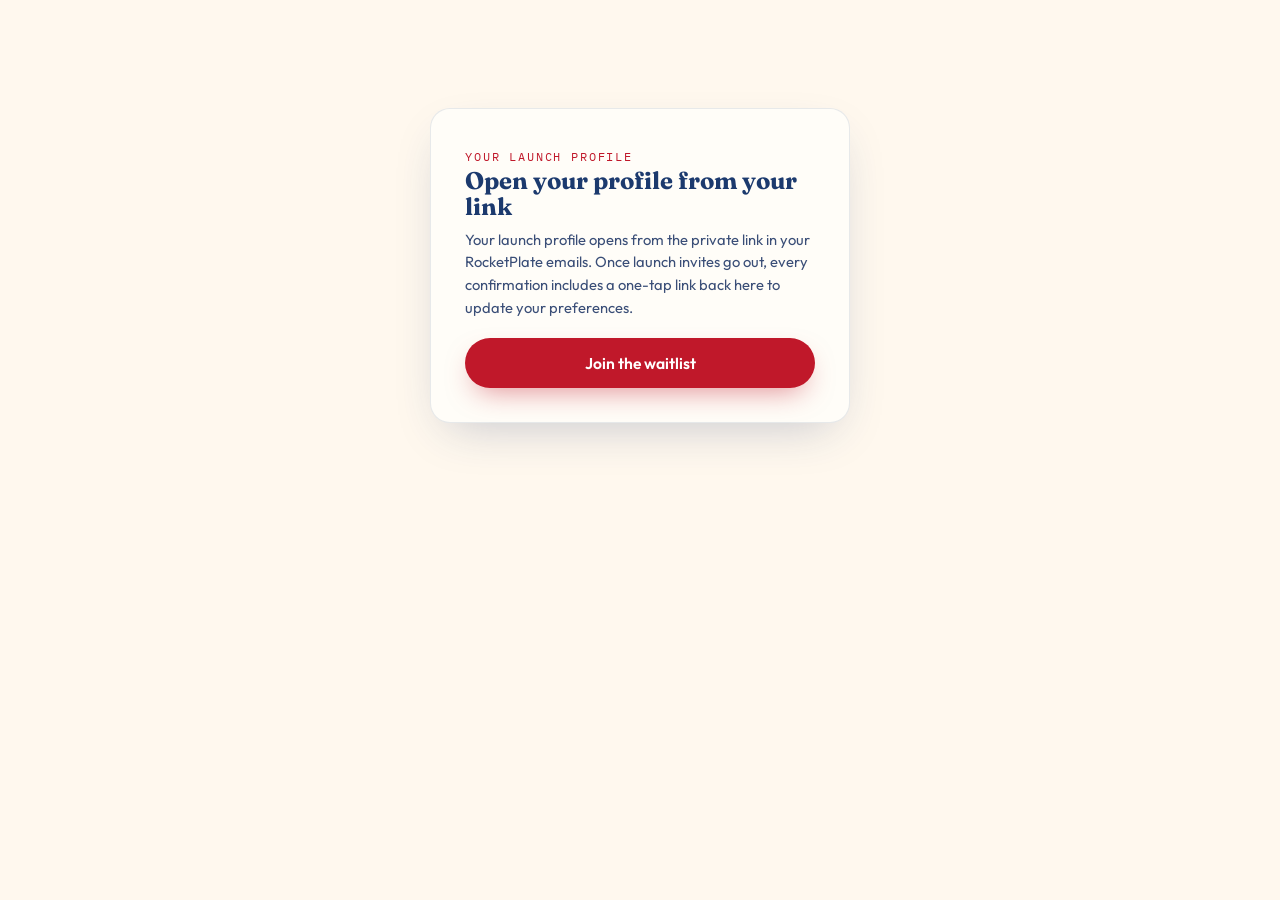
==== account/index.html @ 89f63f02 "Build admin, subscriber, and restaurant partner dashboards Backend (migrations dashboards_backend, a" ====
<!DOCTYPE html>
<html lang="en">
<head>
<meta charset="UTF-8">
<meta name="viewport" content="width=device-width, initial-scale=1.0">
<meta name="robots" content="noindex, nofollow">
<title>RocketPlate — Your launch profile</title>
<link rel="preconnect" href="https://fonts.googleapis.com">
<link rel="preconnect" href="https://fonts.gstatic.com" crossorigin>
<link href="https://fonts.googleapis.com/css2?family=Fraunces:opsz,wght@9..144,600;9..144,700&family=Outfit:wght@400;500;600;700&family=IBM+Plex+Mono:wght@500&display=swap" rel="stylesheet">
<link rel="stylesheet" href="../dash.css">
</head>
<body>

<!-- no-token state -->
<div id="need" class="gate" hidden>
  <span class="eyebrow">Your launch profile</span>
  <h1>Open your profile from your link</h1>
  <p>Your launch profile opens from the private link in your RocketPlate emails. Once launch invites go out, every confirmation includes a one-tap link back here to update your preferences.</p>
  <a class="btn btn-primary" href="https://rocketplate.netlify.app/#join" style="width:100%">Join the waitlist</a>
</div>

<!-- loading -->
<div id="loading" class="loading">Opening your launch profile…</div>

<!-- profile -->
<div id="profile" class="wrap" hidden>
  <div class="topbar">
    <div class="brand"><img src="../logo.png" alt="">Launch profile</div>
    <a class="btn btn-ghost btn-sm" href="https://rocketplate.netlify.app/">Back to RocketPlate</a>
  </div>

  <div class="panel">
    <h2 id="hello">Welcome back</h2>
    <p class="muted" style="font-size:.9rem;margin-top:-6px">You're on the launch list. Keep your preferences fresh so we plan your zone right.</p>
    <div class="stat-grid" id="profStats" style="margin-top:18px;margin-bottom:0"></div>
  </div>

  <form id="prefForm" class="panel">
    <h2>Your preferences</h2>
    <div class="row2">
      <div class="field"><label for="p-plan">Weekly plan</label>
        <select id="p-plan"><option value="5_meals">5 meals / week</option><option value="7_meals">7 meals / week</option><option value="not_sure">Not sure yet</option></select></div>
      <div class="field"><label for="p-household">Household</label>
        <select id="p-household"><option value="individual">Individual</option><option value="couple">Couple</option><option value="family">Family</option><option value="office">Office</option><option value="student">Student</option><option value="senior">Senior</option><option value="other">Other</option></select></div>
      <div class="field"><label for="p-zip">ZIP code</label><input id="p-zip" inputmode="numeric" maxlength="10"></div>
      <div class="field"><label for="p-phone">Mobile phone</label><input id="p-phone" type="tel"></div>
      <div class="field"><label for="p-neighborhood">Neighborhood</label><input id="p-neighborhood"></div>
      <div class="field"><label for="p-feeding">Feeding how many?</label>
        <select id="p-feeding"><option value="">—</option><option value="1">Just me</option><option value="2">2</option><option value="3-4">3–4</option><option value="5+">5 or more</option></select></div>
    </div>
    <div class="field"><label>Cuisine interests</label>
      <div class="chip-group" id="p-cuisine">
        <label><input type="checkbox" value="cuban_latin"> 🥟 Cuban / Latin</label>
        <label><input type="checkbox" value="bbq"> 🔥 BBQ</label>
        <label><input type="checkbox" value="italian"> 🍝 Italian</label>
        <label><input type="checkbox" value="mexican"> 🌮 Mexican</label>
        <label><input type="checkbox" value="asian_fusion"> 🥡 Asian fusion</label>
        <label><input type="checkbox" value="burgers"> 🍔 Burgers</label>
        <label><input type="checkbox" value="seafood"> 🦐 Seafood</label>
        <label><input type="checkbox" value="healthy_light"> 🥗 Healthy / light</label>
        <label><input type="checkbox" value="surprise_me"> 🎁 Surprise me</label>
      </div>
    </div>
    <div class="field"><label for="p-dietary">Dietary preferences</label><input id="p-dietary" placeholder="e.g. no pork, gluten-free"></div>
    <div class="field"><label for="p-timeline">If your area launches, you'd subscribe…</label>
      <select id="p-timeline"><option value="">—</option><option value="immediately">Immediately</option><option value="within_month">Within a month</option><option value="within_3_months">Within 3 months</option><option value="just_curious">Just curious for now</option></select></div>
    <label class="consent"><input type="checkbox" id="p-founding"> <span>I want <b>Founding 100 access</b> when my zone launches.</span></label>
    <label class="consent"><input type="checkbox" id="p-sms"> <span>Text me time-sensitive launch news (optional).</span></label>
    <div style="margin-top:18px;display:flex;gap:12px;align-items:center;flex-wrap:wrap">
      <button type="submit" class="btn btn-primary" id="saveBtn">Save my preferences</button>
      <span class="ok" id="saveMsg" style="margin-top:0"></span>
    </div>
  </form>

  <div class="panel" id="refPanel">
    <h2>Move your ZIP up the launch map</h2>
    <p class="muted" style="font-size:.9rem;margin-top:-6px;margin-bottom:14px">Launch order is set by demand. Share your link — every neighbor who joins with it moves your area up.</p>
    <div style="display:flex;gap:8px;flex-wrap:wrap;align-items:center">
      <input id="refLink" readonly style="flex:1;min-width:220px;font-family:var(--font-mono);font-size:.82rem">
      <button class="btn btn-ghost btn-sm" id="copyRef" type="button">Copy link</button>
      <span class="stat" style="padding:10px 16px"><span class="n" id="refCount" style="font-size:1.4rem">0</span><span class="l">neighbors joined</span></span>
    </div>
    <div class="ok" id="copyMsg"></div>
  </div>
</div>

<script>
const SB = { url:"https://uhmyjevtfrynunxfsyof.supabase.co", key:"sb_publishable_wsUbTQXWP3dYHyJDbhOmEQ_LSEPOZfO" };
const SITE = "https://rocketplate.netlify.app/"; /* swap to https://www.rocketplate.io/ when DNS is live */
const $ = s => document.querySelector(s);
const token = new URLSearchParams(location.search).get("token");
const planLabel = {"5_meals":"5 meals/week","7_meals":"7 meals/week","not_sure":"Undecided"};
const zoneLabel = {priority:"Priority launch zone",nearby:"Nearby future zone",not_yet:"Not in pilot yet"};

async function rpc(fn, body){
  const r = await fetch(`${SB.url}/rest/v1/rpc/${fn}`,{
    method:"POST", headers:{"Content-Type":"application/json","apikey":SB.key,"Authorization":`Bearer ${SB.key}`},
    body:JSON.stringify(body)
  });
  if(!r.ok){ let m=""; try{m=(await r.json()).message||"";}catch{} throw new Error(m||("HTTP "+r.status)); }
  return r.json();
}

function fill(l){
  $("#hello").textContent = `Welcome back, ${l.first_name}`;
  $("#profStats").innerHTML = `
    <div class="stat"><div class="n" style="font-size:1.5rem">${planLabel[l.interested_plan]||"—"}</div><div class="l">Current plan</div></div>
    <div class="stat"><div class="n" style="font-size:1.5rem">${l.zip_code}</div><div class="l">ZIP · ${zoneLabel[l.launch_zone_status]||"on the map"}</div></div>
    <div class="stat ${l.founding_100_interest?'warm':''}"><div class="n" style="font-size:1.5rem">${l.founding_100_interest?"Yes ★":"No"}</div><div class="l">Founding 100</div></div>`;
  $("#p-plan").value = l.interested_plan||"not_sure";
  $("#p-household").value = l.household_type||"other";
  $("#p-zip").value = l.zip_code||"";
  $("#p-phone").value = l.phone||"";
  $("#p-neighborhood").value = l.neighborhood||"";
  $("#p-feeding").value = l.feeding_count||"";
  $("#p-dietary").value = l.dietary_preferences||"";
  $("#p-timeline").value = l.subscribe_timeline||"";
  $("#p-founding").checked = !!l.founding_100_interest;
  $("#p-sms").checked = !!l.sms_consent;
  (l.cuisine_interests||[]).forEach(c=>{ const b=document.querySelector(`#p-cuisine input[value="${c}"]`); if(b) b.checked=true; });
  const link = SITE + "?ref=" + (l.referral_code||"");
  $("#refLink").value = link;
  $("#refCount").textContent = l.referral_count||0;
  if(!l.referral_code) $("#refPanel").hidden = true;
}

async function boot(){
  if(!token){ $("#loading").hidden=true; $("#need").hidden=false; return; }
  try{
    const l = await rpc("get_my_lead", { p_token: token });
    fill(l);
    $("#loading").hidden=true; $("#profile").hidden=false;
  }catch(e){
    $("#loading").hidden=true; $("#need").hidden=false;
    if(String(e.message).includes("not_found")) $("#need").querySelector("h1").textContent = "That link didn't match a profile";
  }
}

$("#prefForm").addEventListener("submit", async e=>{
  e.preventDefault();
  const btn = $("#saveBtn"), msg = $("#saveMsg");
  btn.disabled = true; msg.className="ok"; msg.textContent="";
  const prefs = {
    interested_plan: $("#p-plan").value,
    household_type: $("#p-household").value,
    zip_code: $("#p-zip").value.trim(),
    phone: $("#p-phone").value.trim(),
    neighborhood: $("#p-neighborhood").value.trim(),
    feeding_count: $("#p-feeding").value,
    dietary_preferences: $("#p-dietary").value.trim(),
    subscribe_timeline: $("#p-timeline").value,
    founding_100_interest: $("#p-founding").checked,
    sms_consent: $("#p-sms").checked,
    cuisine_interests: [...document.querySelectorAll('#p-cuisine input:checked')].map(i=>i.value)
  };
  try{
    await rpc("update_my_lead", { p_token: token, p: prefs });
    const l = await rpc("get_my_lead", { p_token: token });
    fill(l);
    msg.textContent = "Saved. 🚀";
  }catch(err){
    msg.className="err"; msg.textContent = "Couldn't save — try again in a moment.";
  }finally{ btn.disabled=false; }
});

$("#copyRef").addEventListener("click", async ()=>{
  try{ await navigator.clipboard.writeText($("#refLink").value); }
  catch{ $("#refLink").select(); document.execCommand("copy"); }
  $("#copyMsg").textContent = "Copied — go recruit those neighbors. 🛰️";
});

boot();
</script>
</body>
</html>
---- dash.css ----
/* RocketPlate dashboards — shared styles */
:root{
  --navy:#1C3A6E; --rocket-blue:#0B5E8F; --crimson:#C0182A; --orange:#F28C28;
  --cream:#FFF8EE; --steel:#BECCD6; --ink:#16294D; --card:#FFFDF8;
  --ok:#1a7f4b; --shadow:0 18px 50px -18px rgba(28,58,110,.28);
  --font-display:"Fraunces",Georgia,serif; --font-body:"Outfit",system-ui,sans-serif;
  --font-mono:"IBM Plex Mono",ui-monospace,monospace;
}
*{margin:0;padding:0;box-sizing:border-box}
body{font-family:var(--font-body);background:var(--cream);color:var(--ink);line-height:1.55;-webkit-font-smoothing:antialiased}
a{color:var(--rocket-blue)}
h1,h2,h3{font-family:var(--font-display);color:var(--navy);line-height:1.1}
.wrap{max-width:1080px;margin:0 auto;padding:clamp(20px,4vw,44px)}
.topbar{display:flex;align-items:center;justify-content:space-between;gap:16px;flex-wrap:wrap;margin-bottom:28px}
.brand{display:flex;align-items:center;gap:12px;font-family:var(--font-display);font-weight:700;font-size:1.3rem;color:var(--navy)}
.brand img{height:34px}
.eyebrow{font-family:var(--font-mono);font-size:.72rem;letter-spacing:.16em;text-transform:uppercase;color:var(--crimson)}
.muted{color:#5A6C92}
.mono{font-family:var(--font-mono)}
/* gate / cards */
.gate{max-width:420px;margin:12vh auto;background:var(--card);border-radius:20px;box-shadow:var(--shadow);border:1px solid rgba(28,58,110,.1);padding:34px}
.gate h1{font-size:1.5rem;margin-bottom:8px}
.gate p{font-size:.92rem;color:#3A4E77;margin-bottom:18px}
.field{margin-bottom:14px}
.field label{display:block;font-family:var(--font-mono);font-size:.68rem;letter-spacing:.12em;text-transform:uppercase;color:#5A6C92;margin-bottom:6px}
input,select,textarea{width:100%;padding:12px 14px;border-radius:12px;font-family:var(--font-body);font-size:1rem;border:1.5px solid rgba(28,58,110,.16);background:#fff;color:var(--ink);transition:border-color .2s,box-shadow .2s}
input:focus,select:focus,textarea:focus{outline:none;border-color:var(--rocket-blue);box-shadow:0 0 0 4px rgba(11,94,143,.12)}
.btn{display:inline-flex;align-items:center;justify-content:center;gap:8px;font-family:var(--font-body);font-weight:600;font-size:.98rem;padding:13px 22px;border-radius:999px;border:none;cursor:pointer;text-decoration:none;transition:transform .2s,box-shadow .2s,background .2s}
.btn-primary{background:var(--crimson);color:#fff;box-shadow:0 12px 28px -10px rgba(192,24,42,.5)}
.btn-primary:hover{transform:translateY(-2px);background:#CC1F1F}
.btn-primary:disabled{opacity:.6;cursor:wait;transform:none}
.btn-ghost{background:transparent;color:var(--navy);box-shadow:inset 0 0 0 2px rgba(28,58,110,.22)}
.btn-ghost:hover{box-shadow:inset 0 0 0 2px var(--navy)}
.btn-sm{padding:9px 16px;font-size:.86rem}
.err{color:var(--crimson);font-size:.86rem;margin-top:10px;min-height:1.1em}
.ok{color:var(--ok);font-size:.86rem;margin-top:10px;min-height:1.1em}
/* stat cards */
.stat-grid{display:grid;grid-template-columns:repeat(auto-fit,minmax(160px,1fr));gap:16px;margin-bottom:26px}
.stat{background:var(--card);border-radius:16px;border:1px solid rgba(28,58,110,.09);box-shadow:0 10px 30px -16px rgba(28,58,110,.25);padding:20px 22px}
.stat .n{font-family:var(--font-display);font-weight:700;font-size:2.2rem;color:var(--navy);line-height:1}
.stat .l{font-family:var(--font-mono);font-size:.7rem;letter-spacing:.1em;text-transform:uppercase;color:#5A6C92;margin-top:6px}
.stat.hot .n{color:var(--crimson)}
.stat.warm .n{color:var(--orange)}
/* panels */
.panel{background:var(--card);border-radius:18px;border:1px solid rgba(28,58,110,.09);box-shadow:0 10px 30px -16px rgba(28,58,110,.22);padding:24px;margin-bottom:22px}
.panel h2{font-size:1.15rem;margin-bottom:16px;display:flex;align-items:center;justify-content:space-between;gap:12px}
.panel h2 .cnt{font-family:var(--font-mono);font-size:.72rem;color:#5A6C92;font-weight:400}
/* bar rows */
.bars{display:flex;flex-direction:column;gap:9px}
.bar-row{display:grid;grid-template-columns:130px 1fr 44px;align-items:center;gap:12px;font-size:.88rem}
.bar-row .track{background:rgba(28,58,110,.08);border-radius:99px;height:12px;overflow:hidden}
.bar-row .fill{height:100%;border-radius:99px;background:linear-gradient(90deg,var(--rocket-blue),var(--orange))}
.bar-row .v{font-family:var(--font-mono);font-size:.8rem;text-align:right;color:var(--navy)}
.bar-row .k{color:#3A4E77;white-space:nowrap;overflow:hidden;text-overflow:ellipsis}
/* tables */
.tbl{width:100%;border-collapse:collapse;font-size:.85rem}
.tbl th{text-align:left;font-family:var(--font-mono);font-size:.66rem;letter-spacing:.08em;text-transform:uppercase;color:#5A6C92;padding:8px 10px;border-bottom:2px solid rgba(28,58,110,.12)}
.tbl td{padding:9px 10px;border-bottom:1px dashed rgba(28,58,110,.12);color:#3A4E77}
.tbl tr:hover td{background:rgba(242,140,40,.05)}
.tag{display:inline-block;font-family:var(--font-mono);font-size:.66rem;letter-spacing:.06em;padding:3px 9px;border-radius:99px;background:rgba(11,94,143,.1);color:var(--rocket-blue)}
.tag.priority{background:rgba(242,140,40,.15);color:#b8641a}
.tag.nearby{background:rgba(11,94,143,.12);color:var(--rocket-blue)}
.tag.not_yet{background:rgba(28,58,110,.08);color:#5A6C92}
.scroll-x{overflow-x:auto}
.chip-group{display:flex;flex-wrap:wrap;gap:8px}
.chip-group label{display:inline-flex;align-items:center;gap:6px;cursor:pointer;font-size:.88rem;border:1.5px solid rgba(28,58,110,.16);border-radius:999px;padding:8px 14px;background:#fff;transition:all .18s}
.chip-group input{position:absolute;opacity:0;width:0;height:0}
.chip-group label:has(input:checked){background:var(--navy);color:#fff;border-color:var(--navy)}
.consent{display:flex;gap:10px;align-items:flex-start;font-size:.88rem;color:#3A4E77;cursor:pointer;margin-top:6px}
.consent input{width:18px;height:18px;margin-top:2px;accent-color:var(--crimson);flex-shrink:0}
.row2{display:grid;grid-template-columns:1fr 1fr;gap:14px}
@media(max-width:560px){.row2{grid-template-columns:1fr}.bar-row{grid-template-columns:100px 1fr 40px}}
.loading{text-align:center;padding:40px;color:#5A6C92;font-family:var(--font-mono);font-size:.85rem}
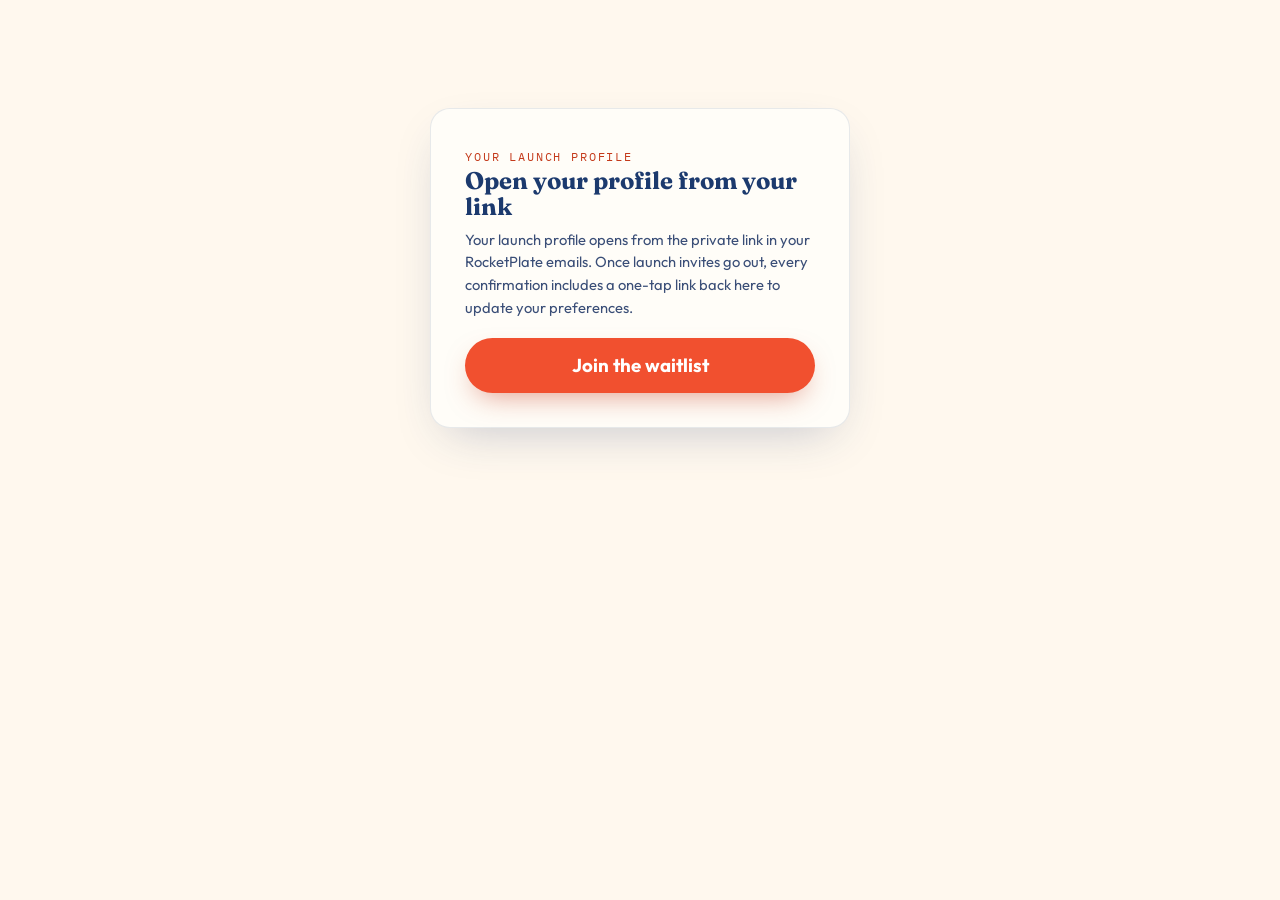
==== commit d643ee9f: "Brand era: official logo set integrated across every surface - brand/ holds the official asset origi" ====
--- a/account/index.html
+++ b/account/index.html
@@ -26,7 +26,7 @@
 <!-- profile -->
 <div id="profile" class="wrap" hidden>
   <div class="topbar">
-    <div class="brand"><img src="../logo.png" alt="">Launch profile</div>
+    <div class="brand"><img src="../assets/brand-logo.png" style="height:34px;width:auto" alt="">Launch profile</div>
     <a class="btn btn-ghost btn-sm" href="https://rocketplate.netlify.app/">Back to RocketPlate</a>
   </div>
 
@@ -89,6 +89,7 @@
 const SB = { url:"https://uhmyjevtfrynunxfsyof.supabase.co", key:"sb_publishable_wsUbTQXWP3dYHyJDbhOmEQ_LSEPOZfO" };
 const SITE = "https://rocketplate.netlify.app/"; /* swap to https://www.rocketplate.io/ when DNS is live */
 const $ = s => document.querySelector(s);
+const esc = s => String(s==null?"":s).replace(/[&<>"]/g,c=>({"&":"&amp;","<":"&lt;",">":"&gt;",'"':"&quot;"}[c]));
 const token = new URLSearchParams(location.search).get("token");
 const planLabel = {"5_meals":"5 meals/week","7_meals":"7 meals/week","not_sure":"Undecided"};
 const zoneLabel = {priority:"Priority launch zone",nearby:"Nearby future zone",not_yet:"Not in pilot yet"};
@@ -106,7 +107,7 @@
   $("#hello").textContent = `Welcome back, ${l.first_name}`;
   $("#profStats").innerHTML = `
     <div class="stat"><div class="n" style="font-size:1.5rem">${planLabel[l.interested_plan]||"—"}</div><div class="l">Current plan</div></div>
-    <div class="stat"><div class="n" style="font-size:1.5rem">${l.zip_code}</div><div class="l">ZIP · ${zoneLabel[l.launch_zone_status]||"on the map"}</div></div>
+    <div class="stat"><div class="n" style="font-size:1.5rem">${esc(l.zip_code)}</div><div class="l">ZIP · ${zoneLabel[l.launch_zone_status]||"on the map"}</div></div>
     <div class="stat ${l.founding_100_interest?'warm':''}"><div class="n" style="font-size:1.5rem">${l.founding_100_interest?"Yes ★":"No"}</div><div class="l">Founding 100</div></div>`;
   $("#p-plan").value = l.interested_plan||"not_sure";
   $("#p-household").value = l.household_type||"other";
@@ -131,6 +132,8 @@
     const l = await rpc("get_my_lead", { p_token: token });
     fill(l);
     $("#loading").hidden=true; $("#profile").hidden=false;
+    /* keep the token in memory only — scrub it from the address bar/history */
+    history.replaceState(null, "", location.pathname);
   }catch(e){
     $("#loading").hidden=true; $("#need").hidden=false;
     if(String(e.message).includes("not_found")) $("#need").querySelector("h1").textContent = "That link didn't match a profile";
--- a/dash.css
+++ b/dash.css
@@ -1,6 +1,9 @@
 /* RocketPlate dashboards — shared styles */
 :root{
-  --navy:#1C3A6E; --rocket-blue:#0B5E8F; --crimson:#C0182A; --orange:#F28C28;
+  /* Brand-era tokens (context/01_BRAND_GUIDE.md) */
+  --navy:#1C3A6E; --navy-deep:#0B3468; --rocket-blue:#0B5E8F;
+  --launch:#F1502F; --launch-deep:#C43A1B; --flame:#F28C28;
+  --crimson:var(--launch); --orange:var(--flame);
   --cream:#FFF8EE; --steel:#BECCD6; --ink:#16294D; --card:#FFFDF8;
   --ok:#1a7f4b; --shadow:0 18px 50px -18px rgba(28,58,110,.28);
   --font-display:"Fraunces",Georgia,serif; --font-body:"Outfit",system-ui,sans-serif;
@@ -14,7 +17,7 @@
 .topbar{display:flex;align-items:center;justify-content:space-between;gap:16px;flex-wrap:wrap;margin-bottom:28px}
 .brand{display:flex;align-items:center;gap:12px;font-family:var(--font-display);font-weight:700;font-size:1.3rem;color:var(--navy)}
 .brand img{height:34px}
-.eyebrow{font-family:var(--font-mono);font-size:.72rem;letter-spacing:.16em;text-transform:uppercase;color:var(--crimson)}
+.eyebrow{font-family:var(--font-mono);font-size:.72rem;letter-spacing:.16em;text-transform:uppercase;color:var(--launch-deep)}
 .muted{color:#5A6C92}
 .mono{font-family:var(--font-mono)}
 /* gate / cards */
@@ -26,13 +29,13 @@
 input,select,textarea{width:100%;padding:12px 14px;border-radius:12px;font-family:var(--font-body);font-size:1rem;border:1.5px solid rgba(28,58,110,.16);background:#fff;color:var(--ink);transition:border-color .2s,box-shadow .2s}
 input:focus,select:focus,textarea:focus{outline:none;border-color:var(--rocket-blue);box-shadow:0 0 0 4px rgba(11,94,143,.12)}
 .btn{display:inline-flex;align-items:center;justify-content:center;gap:8px;font-family:var(--font-body);font-weight:600;font-size:.98rem;padding:13px 22px;border-radius:999px;border:none;cursor:pointer;text-decoration:none;transition:transform .2s,box-shadow .2s,background .2s}
-.btn-primary{background:var(--crimson);color:#fff;box-shadow:0 12px 28px -10px rgba(192,24,42,.5)}
+.btn-primary{background:var(--launch);color:#fff;font-weight:700;font-size:1.17rem;box-shadow:0 12px 28px -10px rgba(196,58,27,.5)} /* AA-large law, context/01 */
 .btn-primary:hover{transform:translateY(-2px);background:#CC1F1F}
 .btn-primary:disabled{opacity:.6;cursor:wait;transform:none}
 .btn-ghost{background:transparent;color:var(--navy);box-shadow:inset 0 0 0 2px rgba(28,58,110,.22)}
 .btn-ghost:hover{box-shadow:inset 0 0 0 2px var(--navy)}
 .btn-sm{padding:9px 16px;font-size:.86rem}
-.err{color:var(--crimson);font-size:.86rem;margin-top:10px;min-height:1.1em}
+.err{color:var(--launch-deep);font-size:.86rem;margin-top:10px;min-height:1.1em}
 .ok{color:var(--ok);font-size:.86rem;margin-top:10px;min-height:1.1em}
 /* stat cards */
 .stat-grid{display:grid;grid-template-columns:repeat(auto-fit,minmax(160px,1fr));gap:16px;margin-bottom:26px}
@@ -40,7 +43,7 @@
 .stat .n{font-family:var(--font-display);font-weight:700;font-size:2.2rem;color:var(--navy);line-height:1}
 .stat .l{font-family:var(--font-mono);font-size:.7rem;letter-spacing:.1em;text-transform:uppercase;color:#5A6C92;margin-top:6px}
 .stat.hot .n{color:var(--crimson)}
-.stat.warm .n{color:var(--orange)}
+.stat.warm .n{color:var(--launch-deep)}
 /* panels */
 .panel{background:var(--card);border-radius:18px;border:1px solid rgba(28,58,110,.09);box-shadow:0 10px 30px -16px rgba(28,58,110,.22);padding:24px;margin-bottom:22px}
 .panel h2{font-size:1.15rem;margin-bottom:16px;display:flex;align-items:center;justify-content:space-between;gap:12px}
